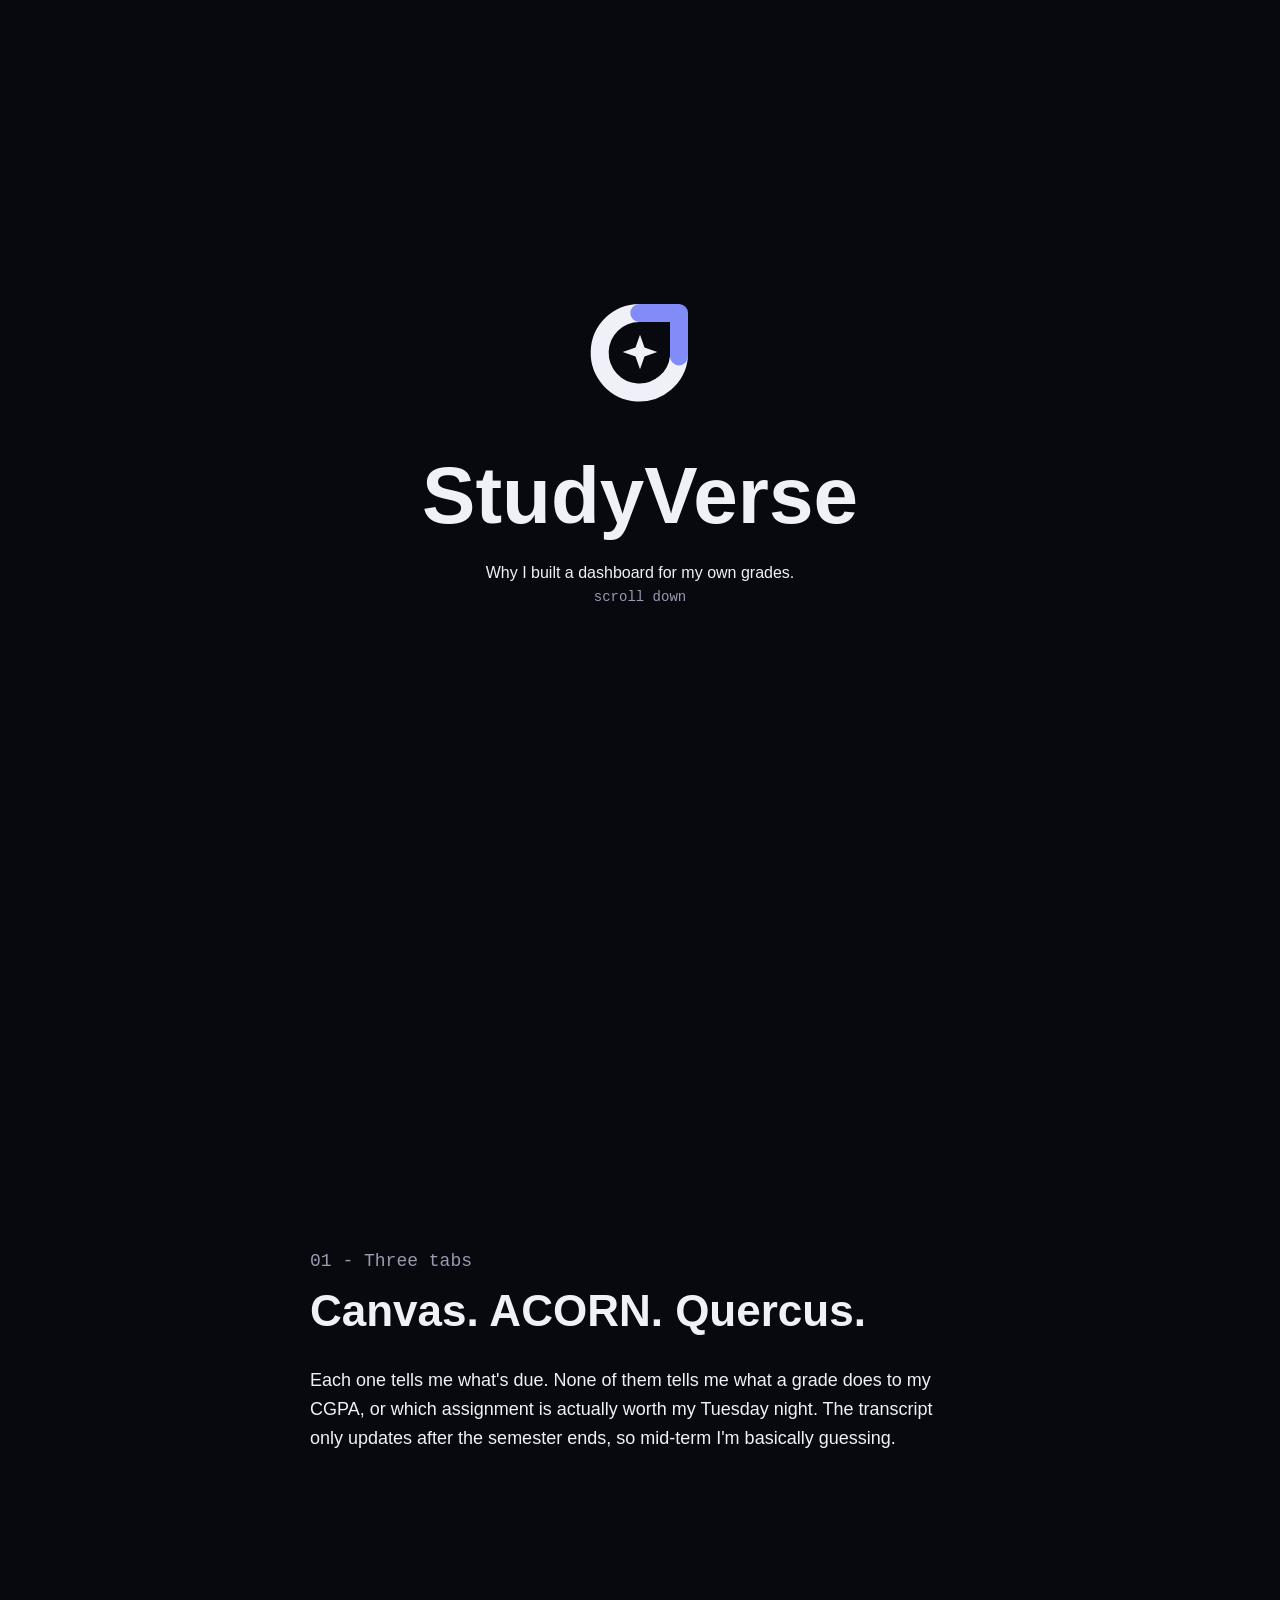
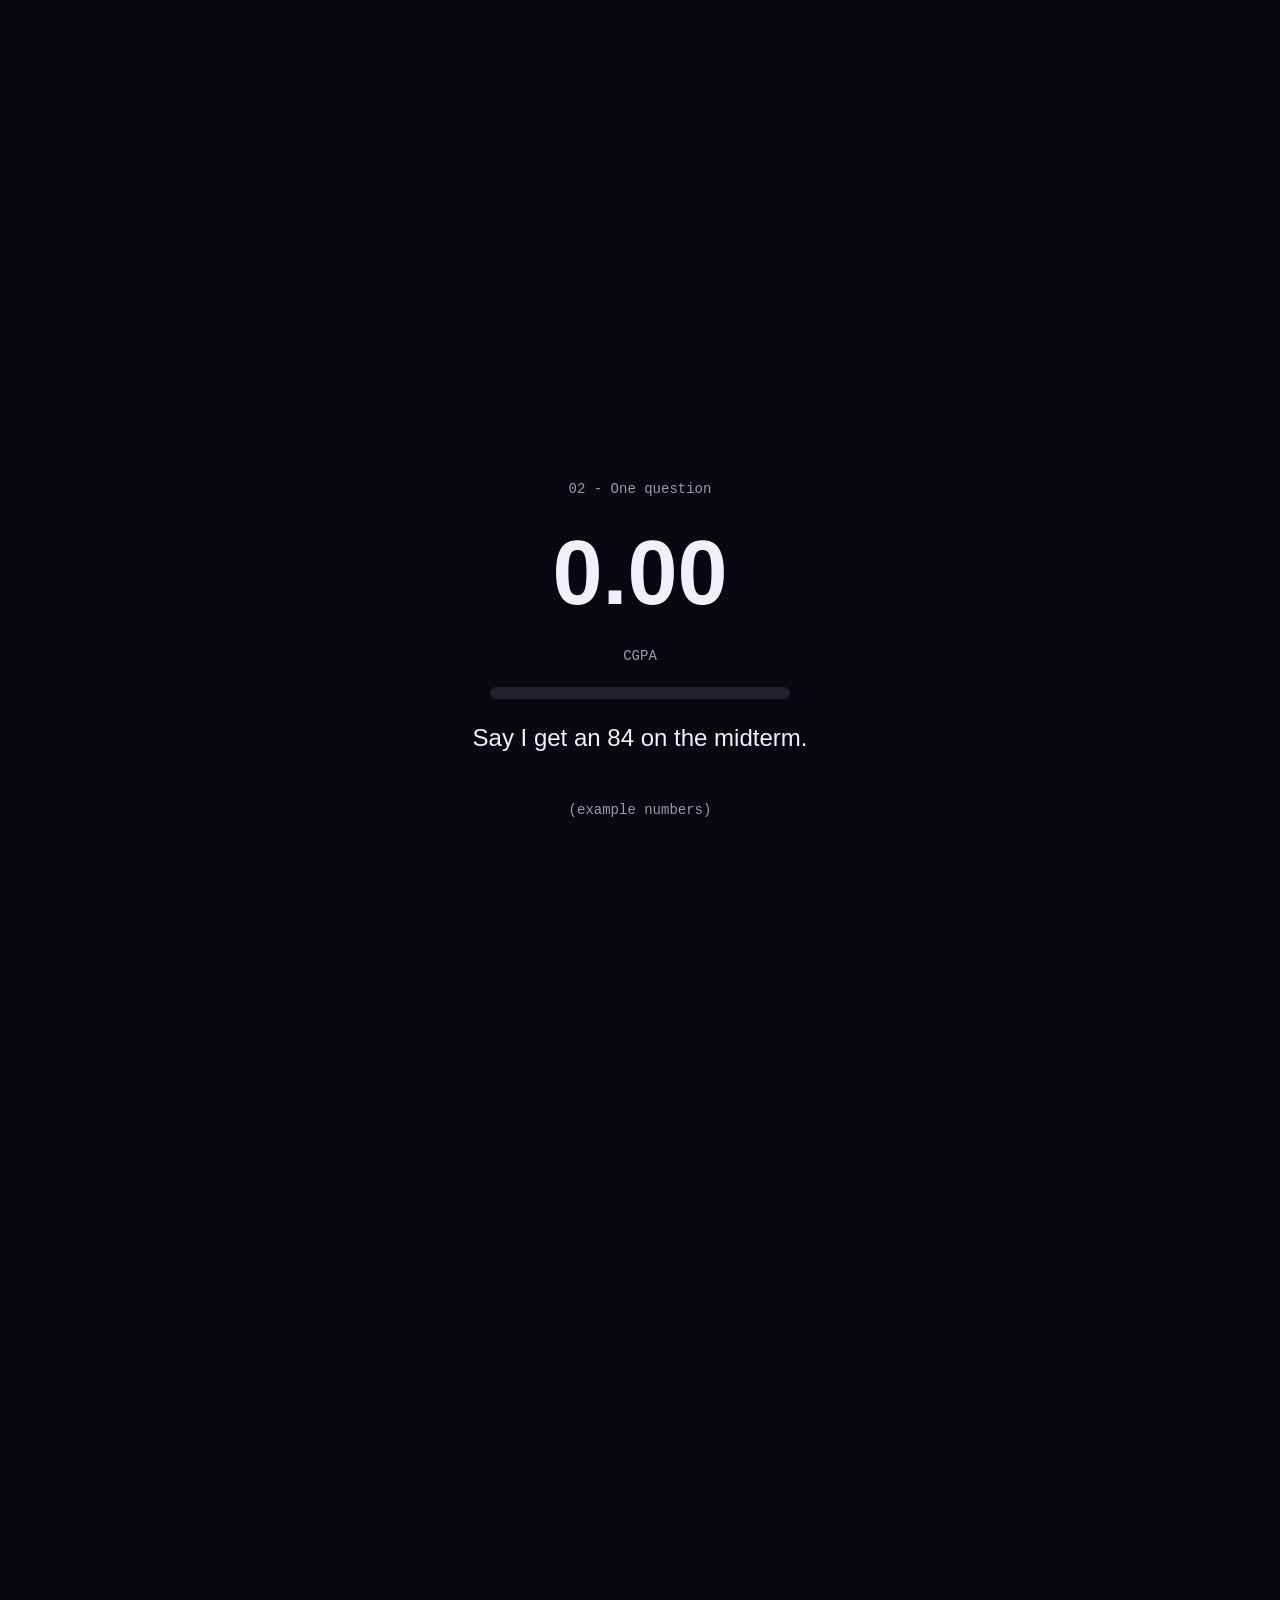
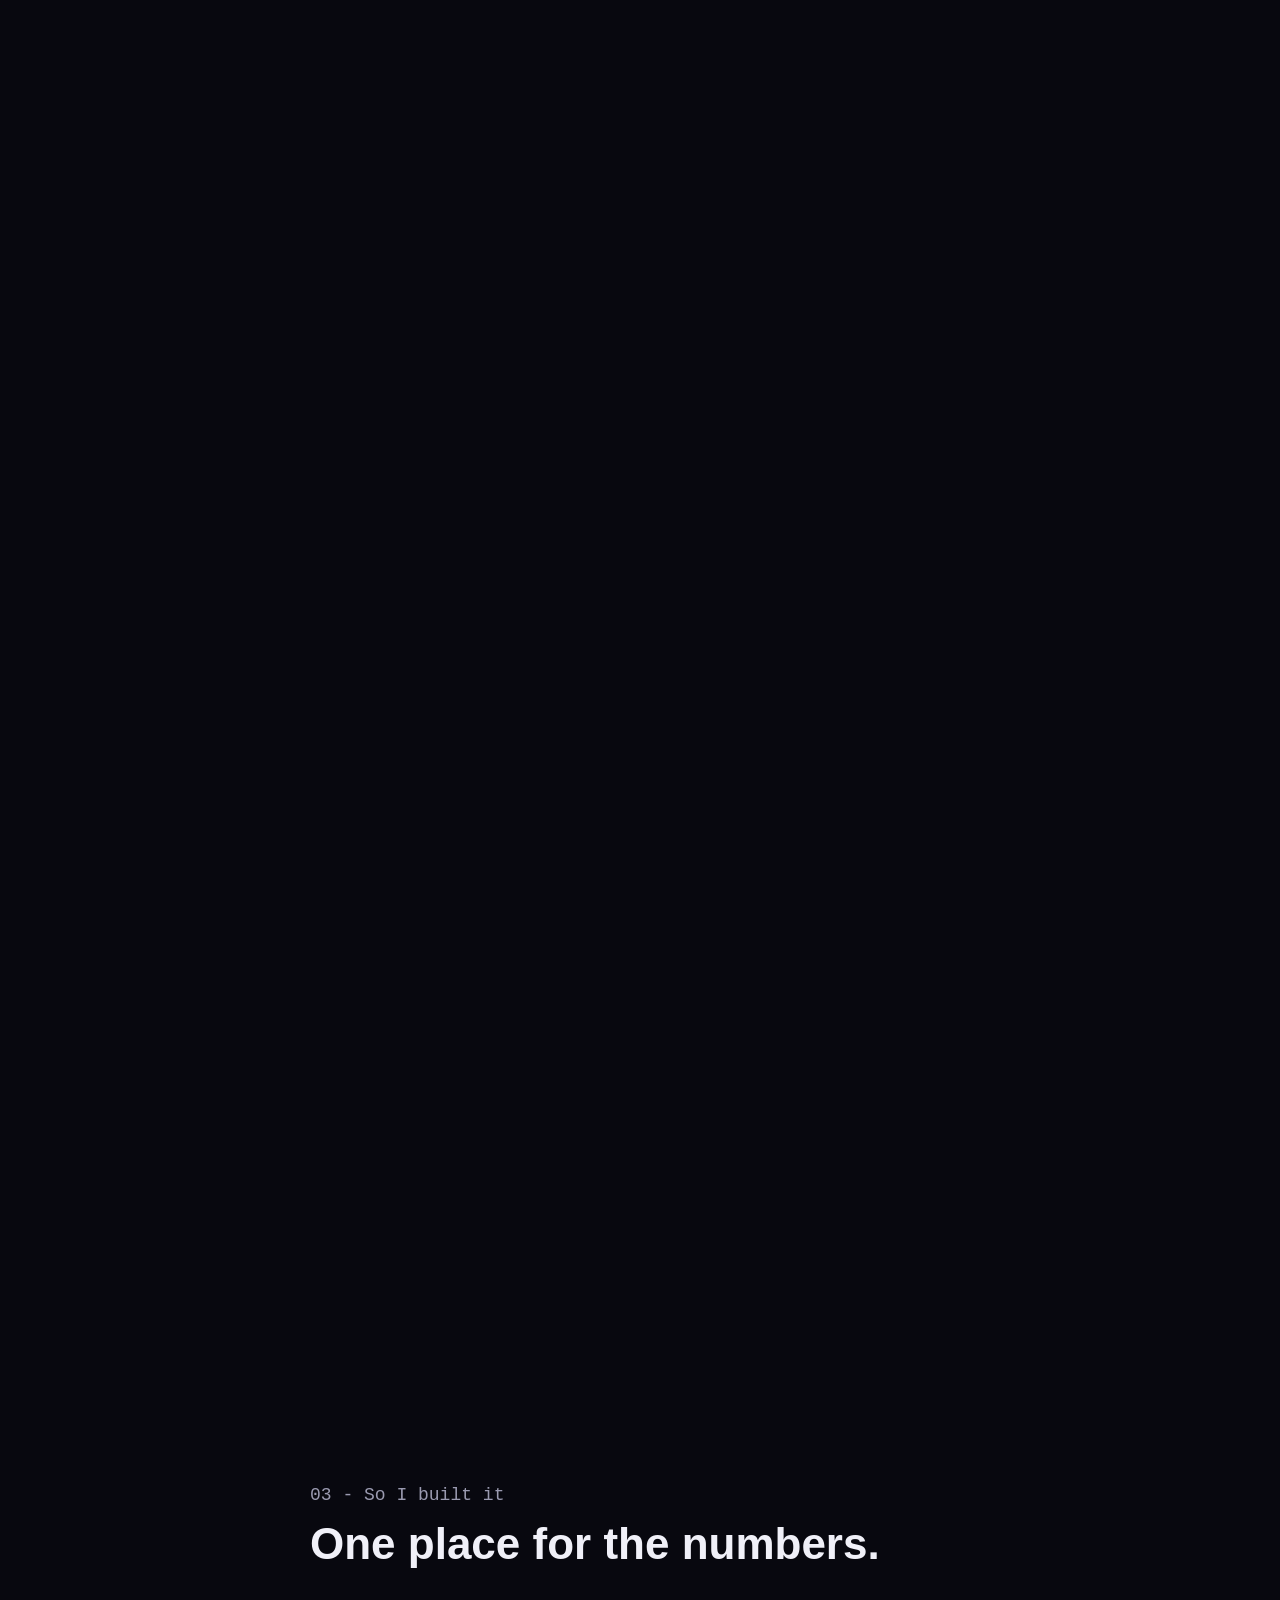
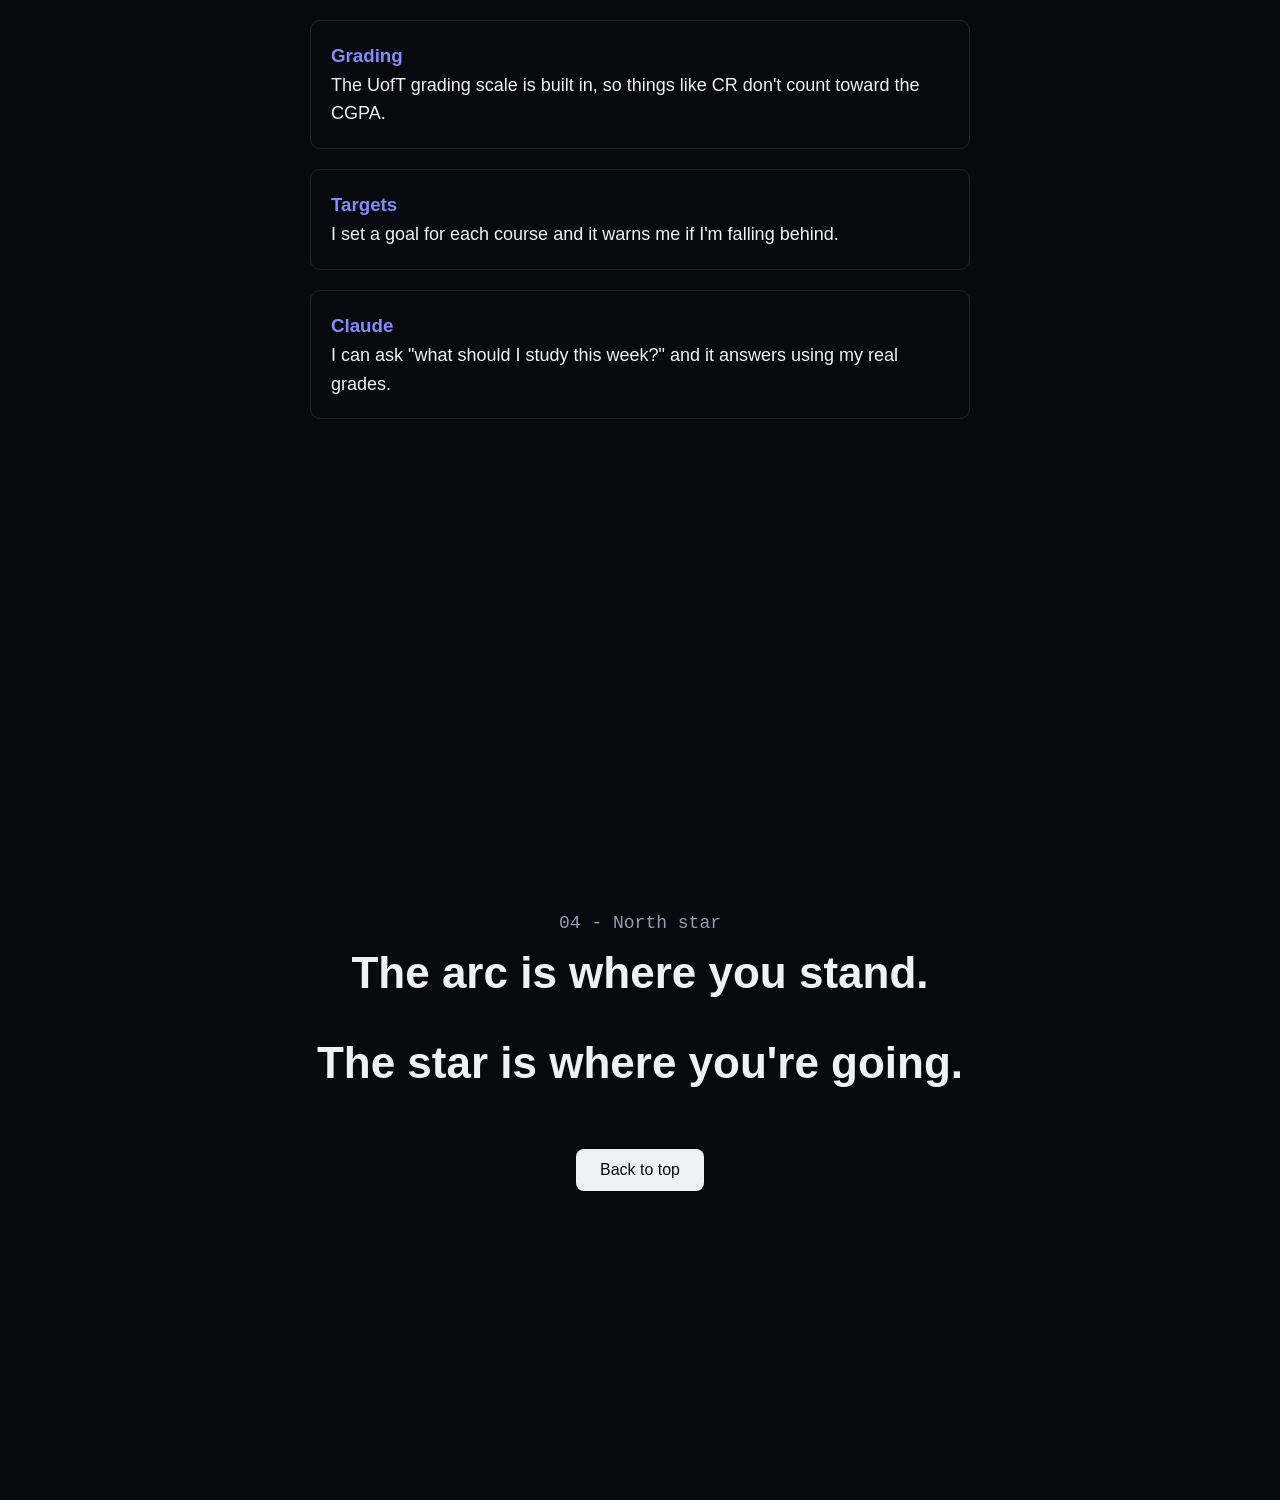
==== Lab-1-Studyverse/index.html @ 3074f1bb "Add Lab 1: StudyVerse scrolling story" ====
<!DOCTYPE html>
<html lang="en">
<head>
  <meta charset="UTF-8">
  <meta name="viewport" content="width=device-width, initial-scale=1.0">
  <title>StudyVerse Story</title>
  <link rel="stylesheet" href="style.css">
</head>
<body>

  <!-- progress bar at the top -->
  <div id="progress"></div>

  <!-- intro (logo and text move at different speeds = parallax) -->
  <header class="hero">
    <img src="logo.svg" alt="StudyVerse logo" class="logo" id="logo">
    <div id="hero-text">
      <h1>StudyVerse</h1>
      <p>Why I built a dashboard for my own grades.</p>
      <p class="small">scroll down</p>
    </div>
  </header>

  <!-- chapter 1 -->
  <section class="chapter">
    <p class="small hidden">01 - Three tabs</p>
    <h2 class="hidden">Canvas. ACORN. Quercus.</h2>
    <p class="hidden">Each one tells me what's due. None of them tells me what a grade does
      to my CGPA, or which assignment is actually worth my Tuesday night. The transcript
      only updates after the semester ends, so mid-term I'm basically guessing.</p>
  </section>

  <!-- chapter 2 (sticky section) -->
  <section id="sticky-section">
    <div class="sticky-box">
      <p class="small">02 - One question</p>
      <p id="number">0.00</p>
      <p class="small">CGPA</p>
      <div class="bar-back"><div id="bar-fill"></div></div>
      <p id="caption">Say I get an 84 on the midterm.</p>
      <p class="small">(example numbers)</p>
    </div>
  </section>

  <!-- chapter 3 -->
  <section class="chapter">
    <p class="small hidden">03 - So I built it</p>
    <h2 class="hidden">One place for the numbers.</h2>
    <div class="box hidden from-left">
      <h3>Grading</h3>
      <p>The UofT grading scale is built in, so things like CR don't count toward the CGPA.</p>
    </div>
    <div class="box hidden from-right">
      <h3>Targets</h3>
      <p>I set a goal for each course and it warns me if I'm falling behind.</p>
    </div>
    <div class="box hidden from-left">
      <h3>Claude</h3>
      <p>I can ask "what should I study this week?" and it answers using my real grades.</p>
    </div>
  </section>

  <!-- chapter 4 -->
  <section class="chapter ending">
    <p class="small hidden">04 - North star</p>
    <h2 class="hidden">The arc is where you stand.</h2>
    <h2 class="hidden">The star is where you're going.</h2>
    <button id="top-button" class="hidden">Back to top</button>
  </section>

  <script src="script.js"></script>
</body>
</html>
---- Lab-1-Studyverse/style.css ----
* {
  margin: 0;
  padding: 0;
  box-sizing: border-box;
}

body {
  background-color: #08080F;
  color: #F0F0F8;
  font-family: Arial, Helvetica, sans-serif;
  line-height: 1.6;
}

h1 {
  font-size: 80px;
  margin-top: 20px;
}

h2 {
  font-size: 44px;
  margin-bottom: 20px;
}

.small {
  font-family: "Courier New", monospace;
  font-size: 14px;
  color: #9a9ab0;
}

/* progress bar */
#progress {
  position: fixed;
  top: 0;
  left: 0;
  height: 3px;
  width: 0%;
  background-color: #818CF8;
  z-index: 10;
}

/* intro */
.hero {
  height: 100vh;
  display: flex;
  flex-direction: column;
  justify-content: center;
  align-items: center;
  text-align: center;
}

.logo {
  width: 120px;
  animation: fadeIn 1.5s;
}

@keyframes fadeIn {
  from {
    opacity: 0;
    transform: scale(0.5);
  }
  to {
    opacity: 1;
    transform: scale(1);
  }
}

/* chapters */
.chapter {
  min-height: 100vh;
  max-width: 700px;
  margin: 0 auto;
  padding: 80px 20px;
  display: flex;
  flex-direction: column;
  justify-content: center;
}

.chapter p {
  font-size: 18px;
}

.box {
  border: 1px solid #22222e;
  border-radius: 10px;
  padding: 20px;
  margin-top: 20px;
}

.box h3 {
  color: #818CF8;
}

.ending {
  text-align: center;
  align-items: center;
}

/* sticky section */
#sticky-section {
  height: 300vh;
}

.sticky-box {
  position: sticky;
  top: 0;
  height: 100vh;
  display: flex;
  flex-direction: column;
  justify-content: center;
  align-items: center;
  text-align: center;
  padding: 20px;
}

#number {
  font-size: 90px;
  font-weight: bold;
}

.bar-back {
  width: 300px;
  height: 12px;
  background-color: #22222e;
  border-radius: 6px;
  margin: 20px 0;
}

#bar-fill {
  width: 0%;
  height: 100%;
  background-color: #F0F0F8;
  border-radius: 6px;
}

#caption {
  font-size: 24px;
  max-width: 400px;
  min-height: 80px;
}

/* button */
#top-button {
  margin-top: 30px;
  padding: 12px 24px;
  font-size: 16px;
  background-color: #F0F0F8;
  color: #08080F;
  border: none;
  border-radius: 8px;
  cursor: pointer;
}

#top-button:hover {
  background-color: #818CF8;
}

/* reveal on scroll */
.hidden {
  opacity: 0;
  transform: translateY(40px);
  transition: all 0.8s;
}

.from-left {
  transform: translateX(-80px);
}

.from-right {
  transform: translateX(80px);
}

.show {
  opacity: 1;
  transform: translate(0, 0);
}

/* phones */
@media (max-width: 600px) {
  h1 {
    font-size: 50px;
  }
  h2 {
    font-size: 30px;
  }
  #number {
    font-size: 60px;
  }
  .bar-back {
    width: 220px;
  }
}
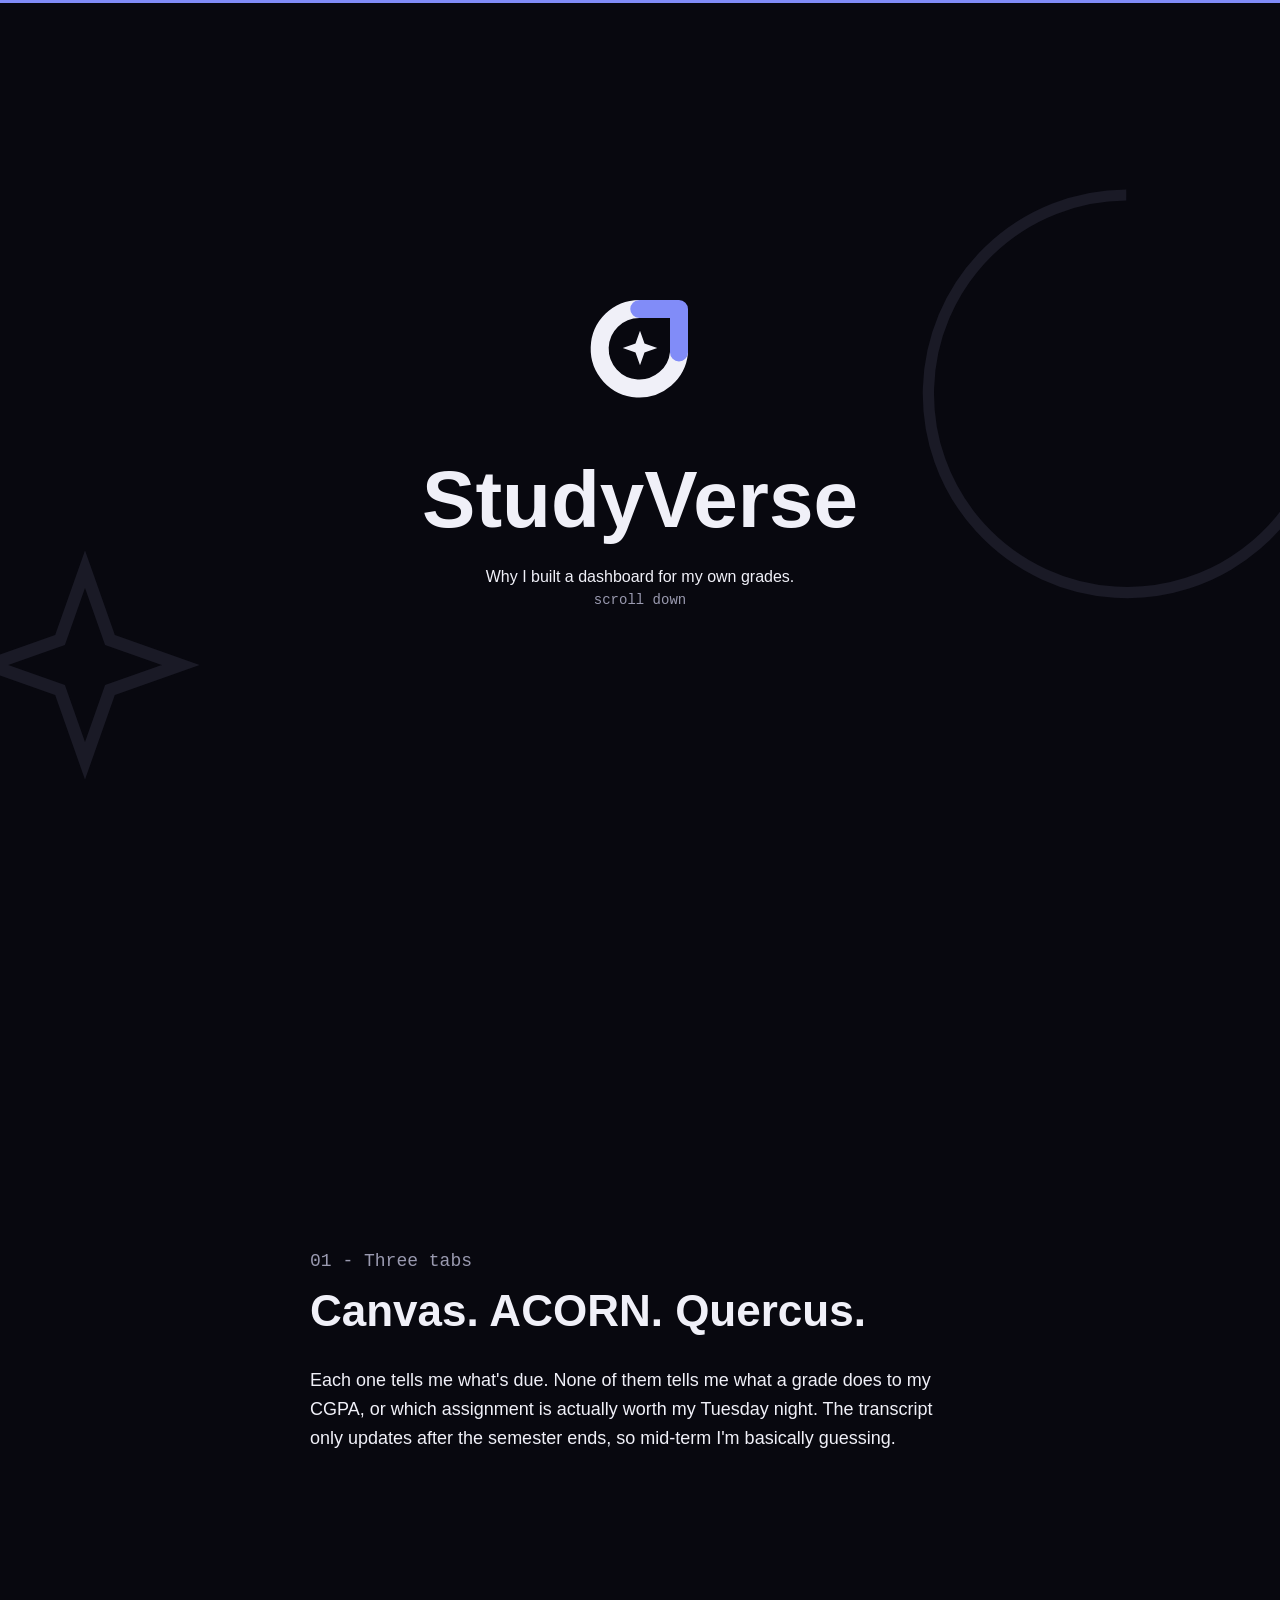
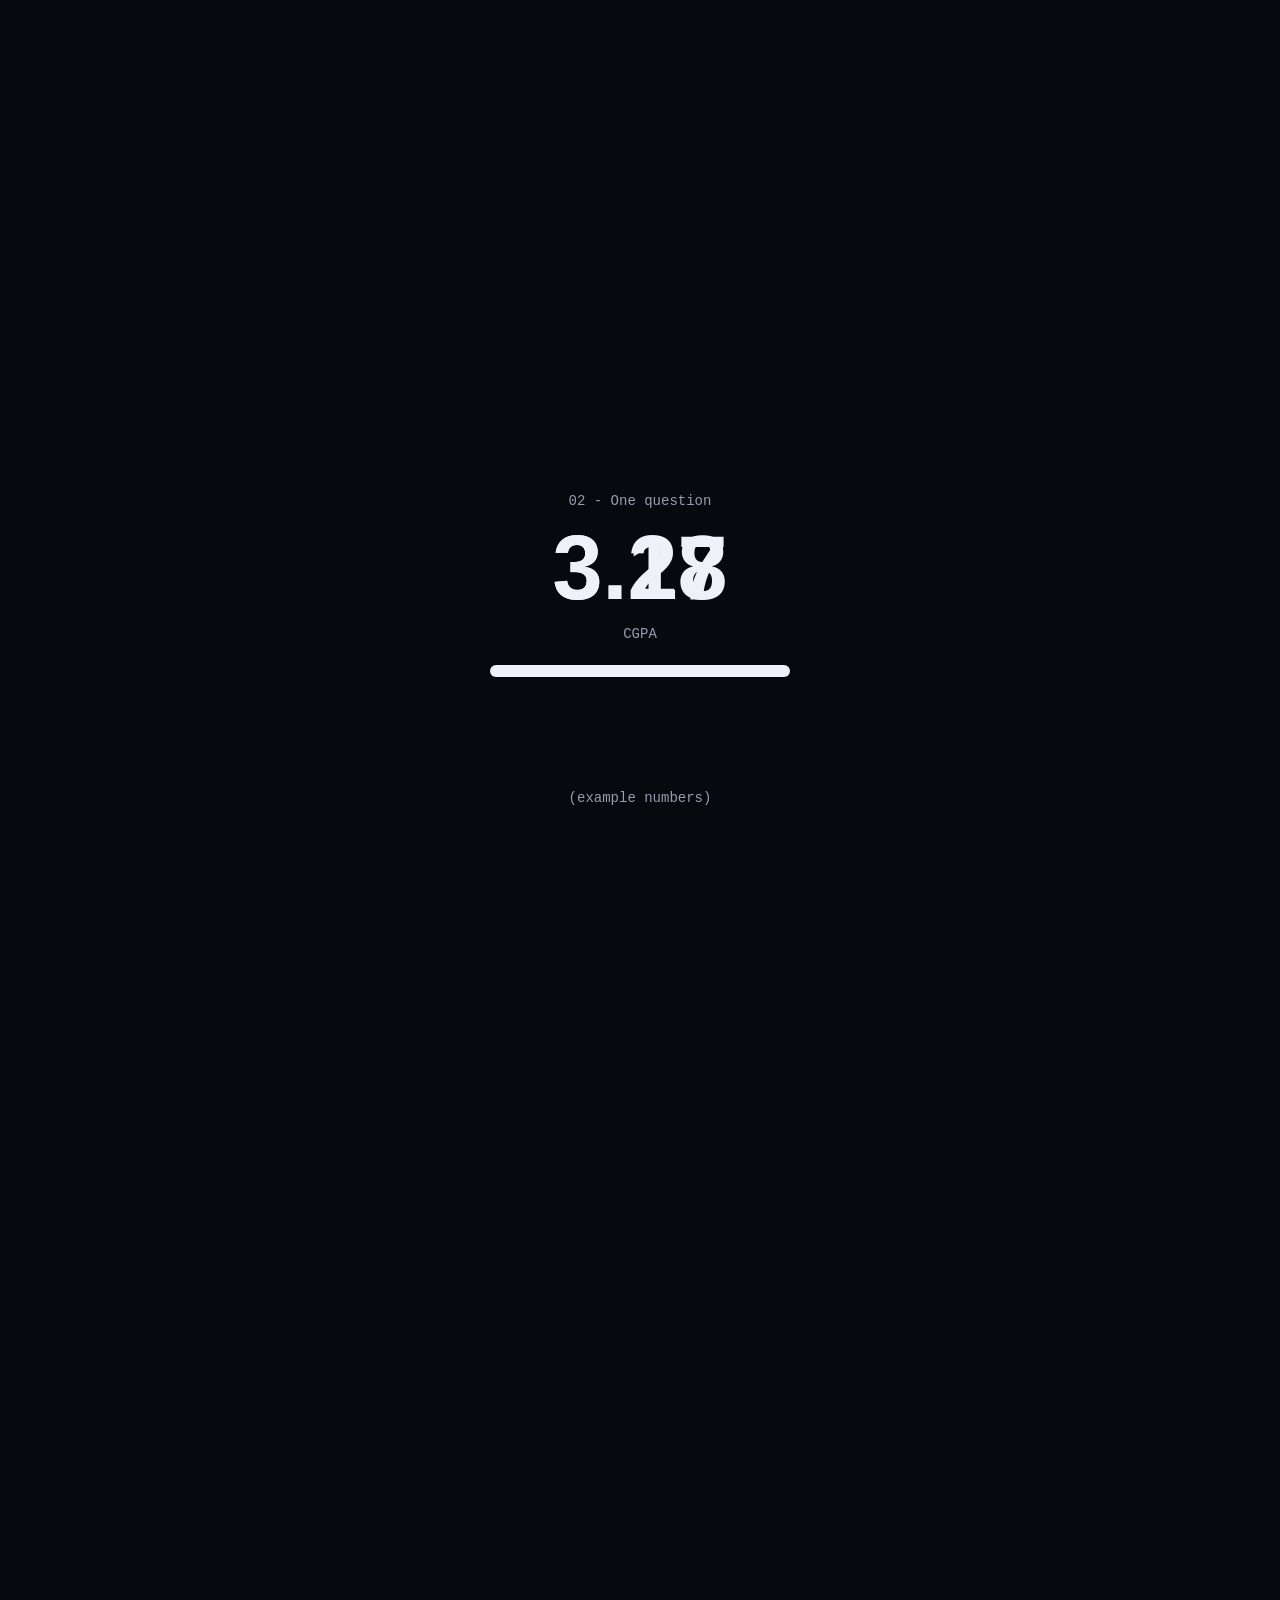
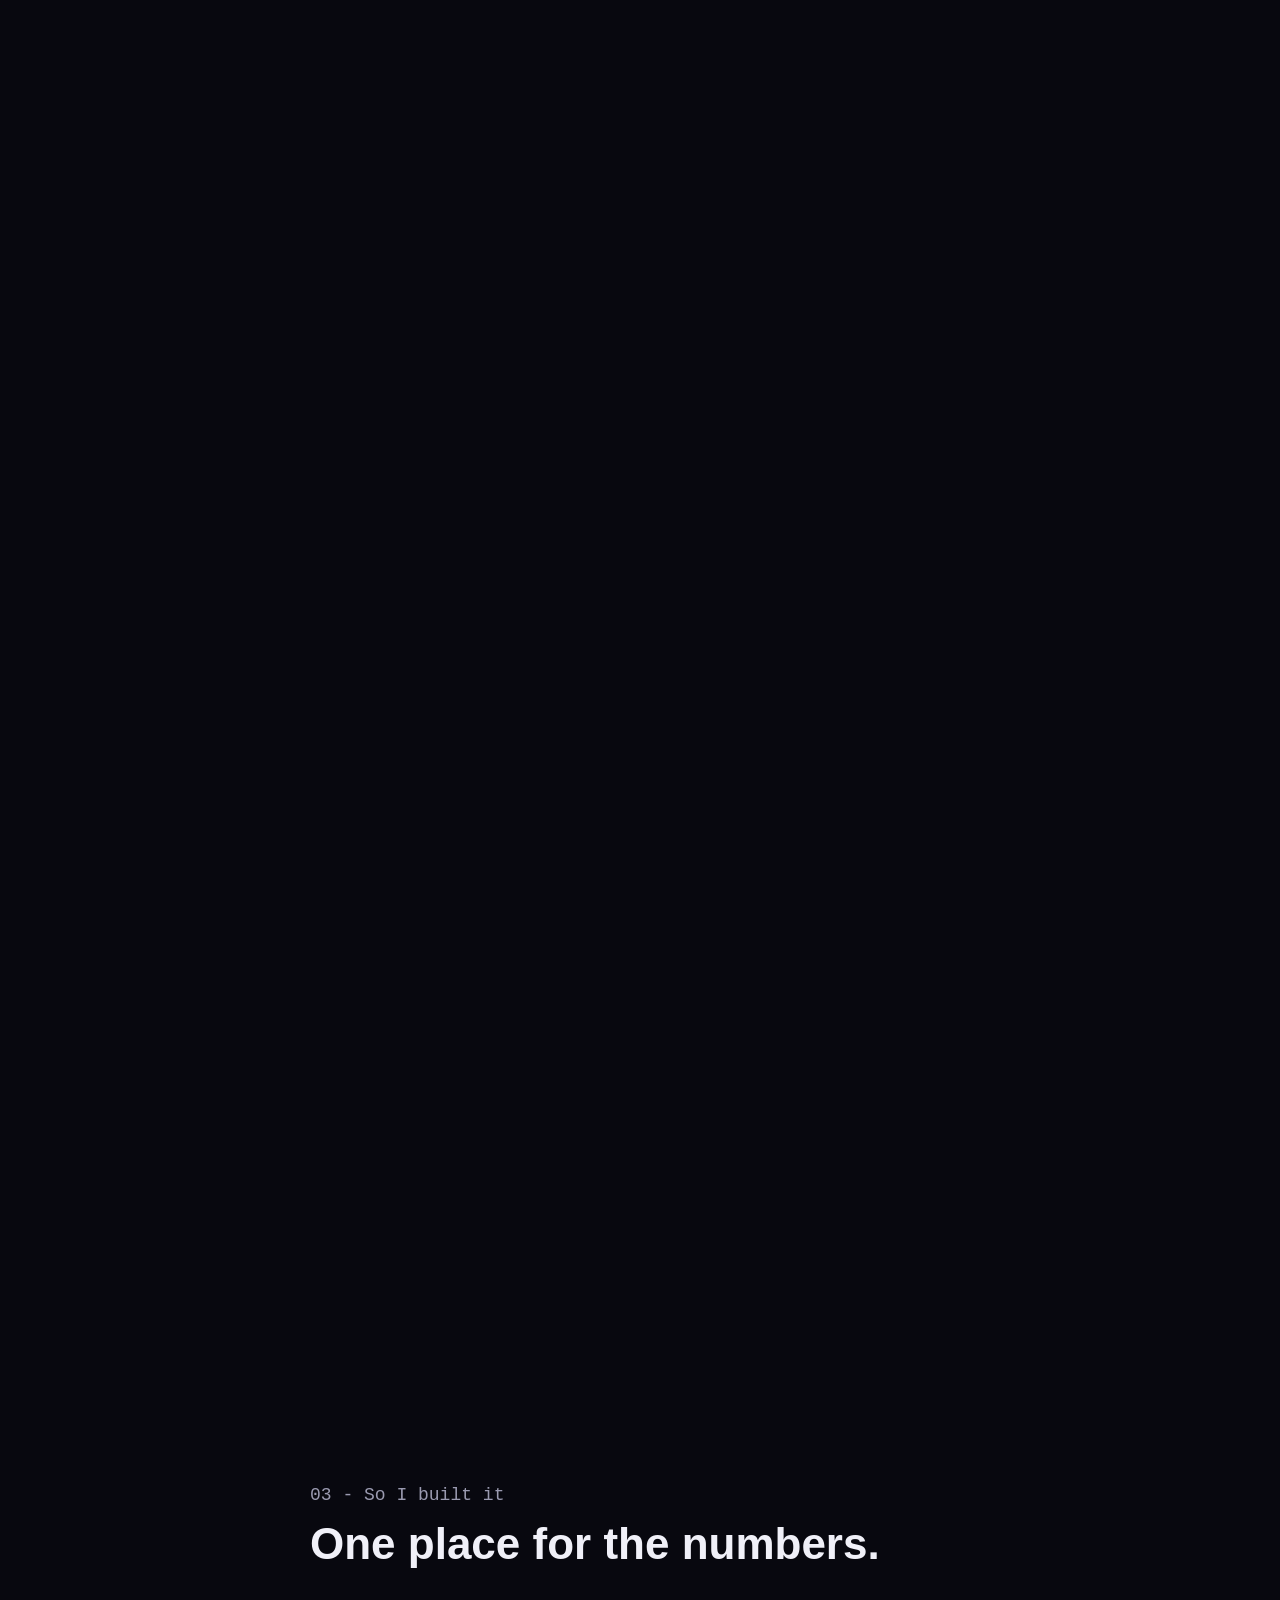
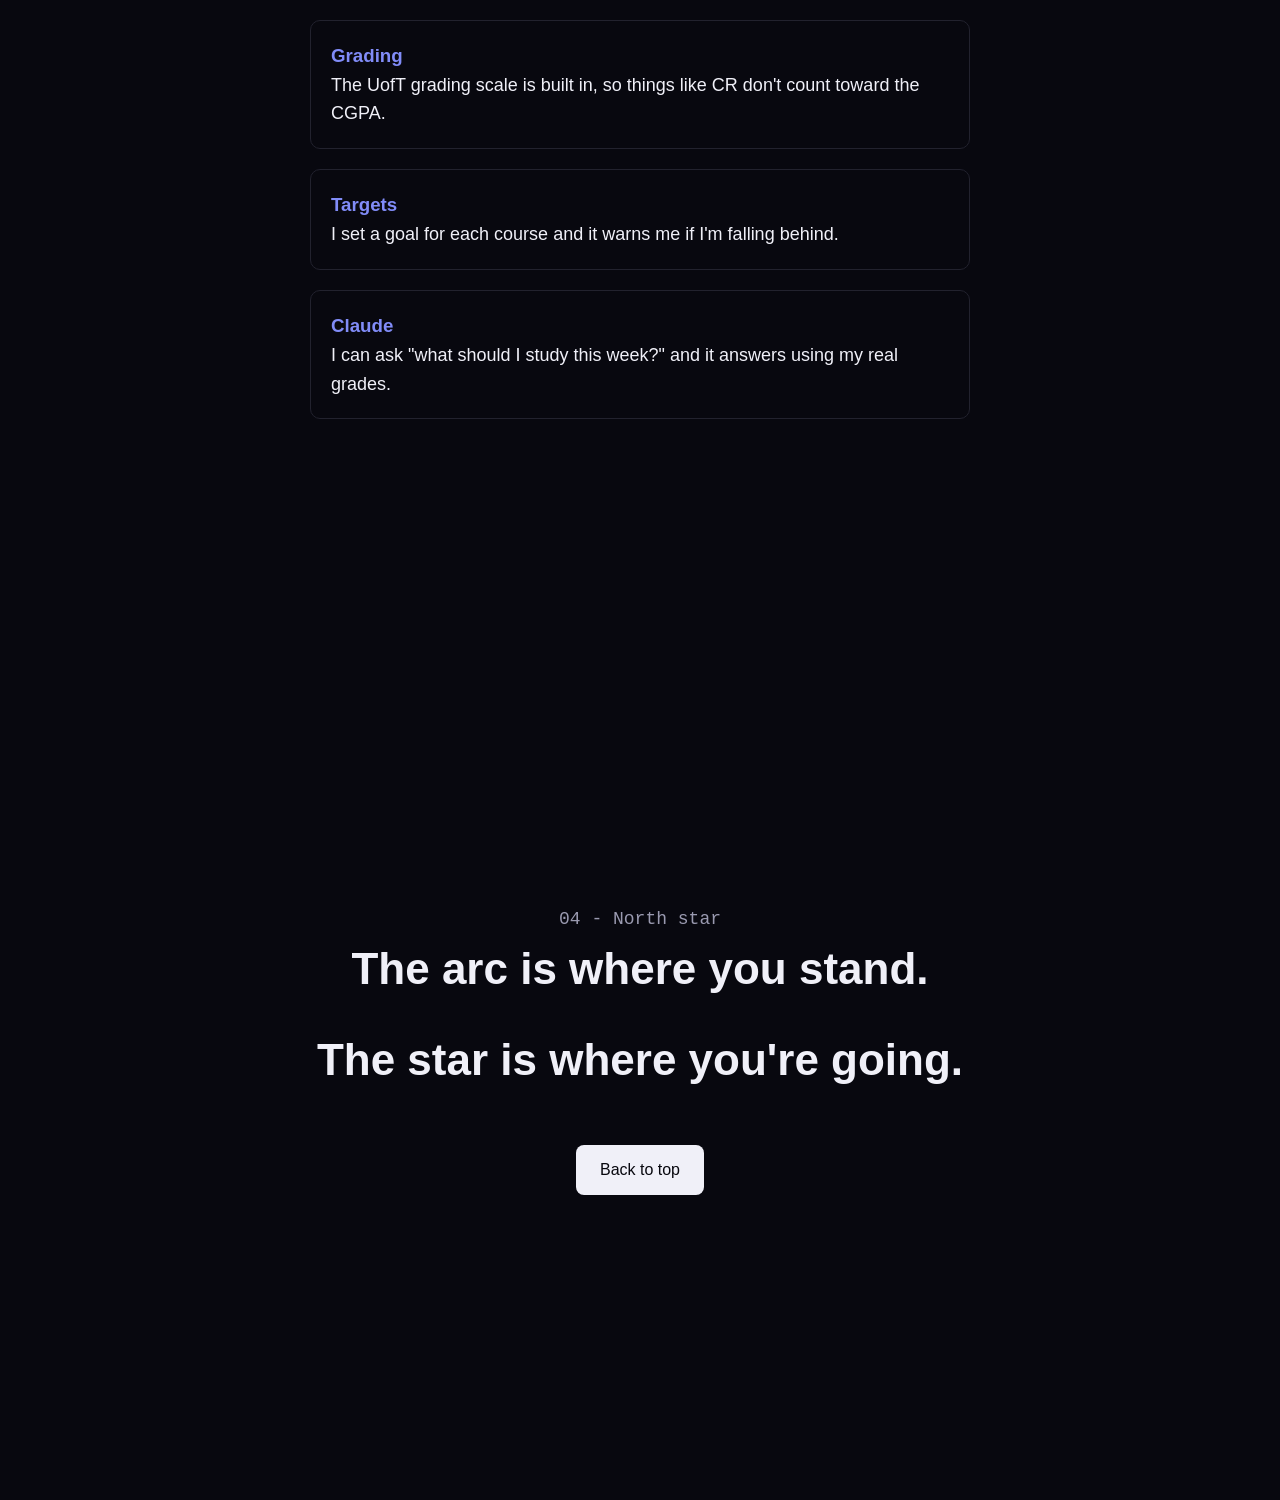
==== commit d61295e4: "Add Lab 1: StudyVerse scrolling story" ====
--- a/Lab-1-Studyverse/index.html
+++ b/Lab-1-Studyverse/index.html
@@ -6,15 +6,27 @@
   <title>StudyVerse Story</title>
   <link rel="stylesheet" href="style.css">
 </head>
-<body>
+<body id="top">
 
   <!-- progress bar at the top -->
   <div id="progress"></div>
 
-  <!-- intro (logo and text move at different speeds = parallax) -->
+  <!-- background layer: big faint shapes from the logo, they scroll slower than the page -->
+  <div class="background">
+    <svg class="bg-arc" viewBox="0 0 160 160">
+      <path d="M132 86 A53 53 0 1 1 79 28"/>
+    </svg>
+    <svg class="bg-star" viewBox="50 50 60 60">
+      <path d="M80 57 L86 74 L103 80 L86 86 L80 103 L74 86 L57 80 L74 74 Z"/>
+    </svg>
+  </div>
+
+  <!-- intro -->
   <header class="hero">
-    <img src="logo.svg" alt="StudyVerse logo" class="logo" id="logo">
-    <div id="hero-text">
+    <div class="logo-wrap">
+      <img src="logo.svg" alt="StudyVerse logo" class="logo">
+    </div>
+    <div class="hero-text">
       <h1>StudyVerse</h1>
       <p>Why I built a dashboard for my own grades.</p>
       <p class="small">scroll down</p>
@@ -23,9 +35,9 @@
 
   <!-- chapter 1 -->
   <section class="chapter">
-    <p class="small hidden">01 - Three tabs</p>
-    <h2 class="hidden">Canvas. ACORN. Quercus.</h2>
-    <p class="hidden">Each one tells me what's due. None of them tells me what a grade does
+    <p class="small reveal">01 - Three tabs</p>
+    <h2 class="reveal">Canvas. ACORN. Quercus.</h2>
+    <p class="reveal">Each one tells me what's due. None of them tells me what a grade does
       to my CGPA, or which assignment is actually worth my Tuesday night. The transcript
       only updates after the semester ends, so mid-term I'm basically guessing.</p>
   </section>
@@ -34,27 +46,37 @@
   <section id="sticky-section">
     <div class="sticky-box">
       <p class="small">02 - One question</p>
-      <p id="number">0.00</p>
+
+      <div class="numbers">
+        <p class="number first">3.18</p>
+        <p class="number second">3.27</p>
+      </div>
       <p class="small">CGPA</p>
+
       <div class="bar-back"><div id="bar-fill"></div></div>
-      <p id="caption">Say I get an 84 on the midterm.</p>
+
+      <div class="captions">
+        <p class="caption cap1">Say I get an 84 on the midterm.</p>
+        <p class="caption cap2">My course grade goes up to 81 and my CGPA goes to 3.27.</p>
+        <p class="caption cap3">My target is still possible, and now I actually know it.</p>
+      </div>
       <p class="small">(example numbers)</p>
     </div>
   </section>
 
   <!-- chapter 3 -->
   <section class="chapter">
-    <p class="small hidden">03 - So I built it</p>
-    <h2 class="hidden">One place for the numbers.</h2>
-    <div class="box hidden from-left">
+    <p class="small reveal">03 - So I built it</p>
+    <h2 class="reveal">One place for the numbers.</h2>
+    <div class="box reveal-left">
       <h3>Grading</h3>
       <p>The UofT grading scale is built in, so things like CR don't count toward the CGPA.</p>
     </div>
-    <div class="box hidden from-right">
+    <div class="box reveal-right">
       <h3>Targets</h3>
       <p>I set a goal for each course and it warns me if I'm falling behind.</p>
     </div>
-    <div class="box hidden from-left">
+    <div class="box reveal-left">
       <h3>Claude</h3>
       <p>I can ask "what should I study this week?" and it answers using my real grades.</p>
     </div>
@@ -62,12 +84,11 @@
 
   <!-- chapter 4 -->
   <section class="chapter ending">
-    <p class="small hidden">04 - North star</p>
-    <h2 class="hidden">The arc is where you stand.</h2>
-    <h2 class="hidden">The star is where you're going.</h2>
-    <button id="top-button" class="hidden">Back to top</button>
+    <p class="small reveal">04 - North star</p>
+    <h2 class="reveal">The arc is where you stand.</h2>
+    <h2 class="reveal">The star is where you're going.</h2>
+    <a href="#top" class="button reveal">Back to top</a>
   </section>
 
-  <script src="script.js"></script>
 </body>
 </html>
--- a/Lab-1-Studyverse/style.css
+++ b/Lab-1-Studyverse/style.css
@@ -2,6 +2,10 @@
   margin: 0;
   padding: 0;
   box-sizing: border-box;
+}
+
+html {
+  scroll-behavior: smooth;
 }
 
 body {
@@ -9,6 +13,7 @@
   color: #F0F0F8;
   font-family: Arial, Helvetica, sans-serif;
   line-height: 1.6;
+  overflow-x: hidden;
 }
 
 h1 {
@@ -26,16 +31,74 @@
   font-size: 14px;
   color: #9a9ab0;
 }
+
+/* ============ SCROLL ANIMATIONS ============
+   animation-timeline: scroll() = the animation follows the page scroll
+   animation-timeline: view()   = the animation follows an element moving through the screen
+   (animation-timeline has to come AFTER animation, or it gets reset) */
 
 /* progress bar */
 #progress {
   position: fixed;
   top: 0;
   left: 0;
+  width: 100%;
   height: 3px;
-  width: 0%;
   background-color: #818CF8;
+  transform-origin: left;
   z-index: 10;
+  animation: grow linear;
+  animation-timeline: scroll(root);
+}
+
+@keyframes grow {
+  from { transform: scaleX(0); }
+  to { transform: scaleX(1); }
+}
+
+/* background layer (behind everything) */
+.background {
+  position: fixed;
+  top: 0;
+  left: 0;
+  width: 100%;
+  height: 100%;
+  z-index: -1;
+}
+
+.background path {
+  fill: none;
+  stroke: #1a1a26;
+  stroke-width: 3;
+}
+
+.bg-arc {
+  position: absolute;
+  width: 600px;
+  top: 10%;
+  right: -150px;
+  animation: slowUp linear;
+  animation-timeline: scroll(root);
+}
+
+.bg-star {
+  position: absolute;
+  width: 250px;
+  top: 60%;
+  left: -40px;
+  animation: fastUp linear;
+  animation-timeline: scroll(root);
+}
+
+/* the arc moves slower than the star, so they look like different layers */
+@keyframes slowUp {
+  from { transform: translateY(0); }
+  to { transform: translateY(-40vh) rotate(40deg); }
+}
+
+@keyframes fastUp {
+  from { transform: translateY(0); }
+  to { transform: translateY(-120vh) rotate(-90deg); }
 }
 
 /* intro */
@@ -61,6 +124,33 @@
   to {
     opacity: 1;
     transform: scale(1);
+  }
+}
+
+/* parallax: the logo moves down faster than the text while it fades out */
+.logo-wrap {
+  animation: logoAway linear both;
+  animation-timeline: scroll(root);
+  animation-range: 0 100vh;
+}
+
+.hero-text {
+  animation: textAway linear both;
+  animation-timeline: scroll(root);
+  animation-range: 0 100vh;
+}
+
+@keyframes logoAway {
+  to {
+    transform: translateY(60vh);
+    opacity: 0;
+  }
+}
+
+@keyframes textAway {
+  to {
+    transform: translateY(30vh);
+    opacity: 0;
   }
 }
 
@@ -84,6 +174,13 @@
   border-radius: 10px;
   padding: 20px;
   margin-top: 20px;
+  background-color: #08080F;
+  transition: border-color 0.3s, transform 0.3s;
+}
+
+.box:hover {
+  border-color: #818CF8;
+  transform: translateY(-5px);
 }
 
 .box h3 {
@@ -95,9 +192,62 @@
   align-items: center;
 }
 
+/* reveal on scroll */
+.reveal {
+  animation: fadeUp linear both;
+  animation-timeline: view();
+  animation-range: entry 0% cover 30%;
+}
+
+.reveal-left {
+  animation: fromLeft linear both;
+  animation-timeline: view();
+  animation-range: entry 0% cover 30%;
+}
+
+.reveal-right {
+  animation: fromRight linear both;
+  animation-timeline: view();
+  animation-range: entry 0% cover 30%;
+}
+
+@keyframes fadeUp {
+  from {
+    opacity: 0;
+    transform: translateY(40px);
+  }
+  to {
+    opacity: 1;
+    transform: translateY(0);
+  }
+}
+
+@keyframes fromLeft {
+  from {
+    opacity: 0;
+    transform: translateX(-80px);
+  }
+  to {
+    opacity: 1;
+    transform: translateX(0);
+  }
+}
+
+@keyframes fromRight {
+  from {
+    opacity: 0;
+    transform: translateX(80px);
+  }
+  to {
+    opacity: 1;
+    transform: translateX(0);
+  }
+}
+
 /* sticky section */
 #sticky-section {
   height: 300vh;
+  view-timeline: --story;
 }
 
 .sticky-box {
@@ -112,9 +262,19 @@
   padding: 20px;
 }
 
-#number {
+/* the two numbers sit on top of each other and swap */
+.numbers {
+  position: relative;
+  width: 300px;
+  height: 110px;
+}
+
+.number {
+  position: absolute;
+  width: 100%;
   font-size: 90px;
   font-weight: bold;
+  line-height: 110px;
 }
 
 .bar-back {
@@ -123,55 +283,121 @@
   background-color: #22222e;
   border-radius: 6px;
   margin: 20px 0;
+  overflow: hidden;
 }
 
 #bar-fill {
-  width: 0%;
+  width: 100%;
   height: 100%;
   background-color: #F0F0F8;
-  border-radius: 6px;
-}
-
-#caption {
+  transform-origin: left;
+  animation: fillBar linear both;
+  animation-timeline: --story;
+  animation-range: contain 0% contain 100%;
+}
+
+/* 3.18 out of 4 = 79.5%, 3.27 out of 4 = 81.75% */
+@keyframes fillBar {
+  0% { transform: scaleX(0); }
+  30% { transform: scaleX(0.795); }
+  40% { transform: scaleX(0.795); }
+  65% { transform: scaleX(0.8175); background-color: #F0F0F8; }
+  75% { background-color: #818CF8; }
+  100% { transform: scaleX(0.8175); background-color: #818CF8; }
+}
+
+/* captions sit on top of each other and take turns */
+.captions {
+  position: relative;
+  width: 400px;
+  max-width: 90vw;
+  height: 90px;
+}
+
+.caption {
+  position: absolute;
+  width: 100%;
   font-size: 24px;
-  max-width: 400px;
-  min-height: 80px;
+  opacity: 0;
+}
+
+.first,
+.cap1 {
+  animation: showFirst linear both;
+  animation-timeline: --story;
+  animation-range: contain 0% contain 40%;
+}
+
+.cap2 {
+  animation: showMiddle linear both;
+  animation-timeline: --story;
+  animation-range: contain 40% contain 70%;
+}
+
+.second,
+.cap3 {
+  animation: showLast linear both;
+  animation-timeline: --story;
+  animation-range: contain 70% contain 100%;
+}
+
+.second {
+  animation-range: contain 40% contain 100%;
+}
+
+@keyframes showFirst {
+  0% { opacity: 1; }
+  85% { opacity: 1; }
+  100% { opacity: 0; }
+}
+
+@keyframes showMiddle {
+  0% { opacity: 0; }
+  15% { opacity: 1; }
+  85% { opacity: 1; }
+  100% { opacity: 0; }
+}
+
+@keyframes showLast {
+  0% { opacity: 0; }
+  15% { opacity: 1; }
+  100% { opacity: 1; }
 }
 
 /* button */
-#top-button {
+.button {
+  display: inline-block;
   margin-top: 30px;
   padding: 12px 24px;
   font-size: 16px;
   background-color: #F0F0F8;
   color: #08080F;
-  border: none;
+  text-decoration: none;
   border-radius: 8px;
-  cursor: pointer;
-}
-
-#top-button:hover {
+  transition: background-color 0.3s;
+}
+
+.button:hover {
   background-color: #818CF8;
 }
 
-/* reveal on scroll */
-.hidden {
-  opacity: 0;
-  transform: translateY(40px);
-  transition: all 0.8s;
-}
-
-.from-left {
-  transform: translateX(-80px);
-}
-
-.from-right {
-  transform: translateX(80px);
-}
-
-.show {
-  opacity: 1;
-  transform: translate(0, 0);
+/* older browsers without scroll animations: just show everything */
+@supports not (animation-timeline: view()) {
+  .first,
+  .cap1,
+  .cap2 {
+    display: none;
+  }
+  .second,
+  .cap3 {
+    opacity: 1;
+  }
+  #bar-fill {
+    transform: scaleX(0.8175);
+  }
+  #progress {
+    display: none;
+  }
 }
 
 /* phones */
@@ -182,10 +408,16 @@
   h2 {
     font-size: 30px;
   }
-  #number {
+  .number {
     font-size: 60px;
   }
   .bar-back {
     width: 220px;
   }
-}
+  .caption {
+    font-size: 20px;
+  }
+  .bg-arc {
+    width: 350px;
+  }
+}
